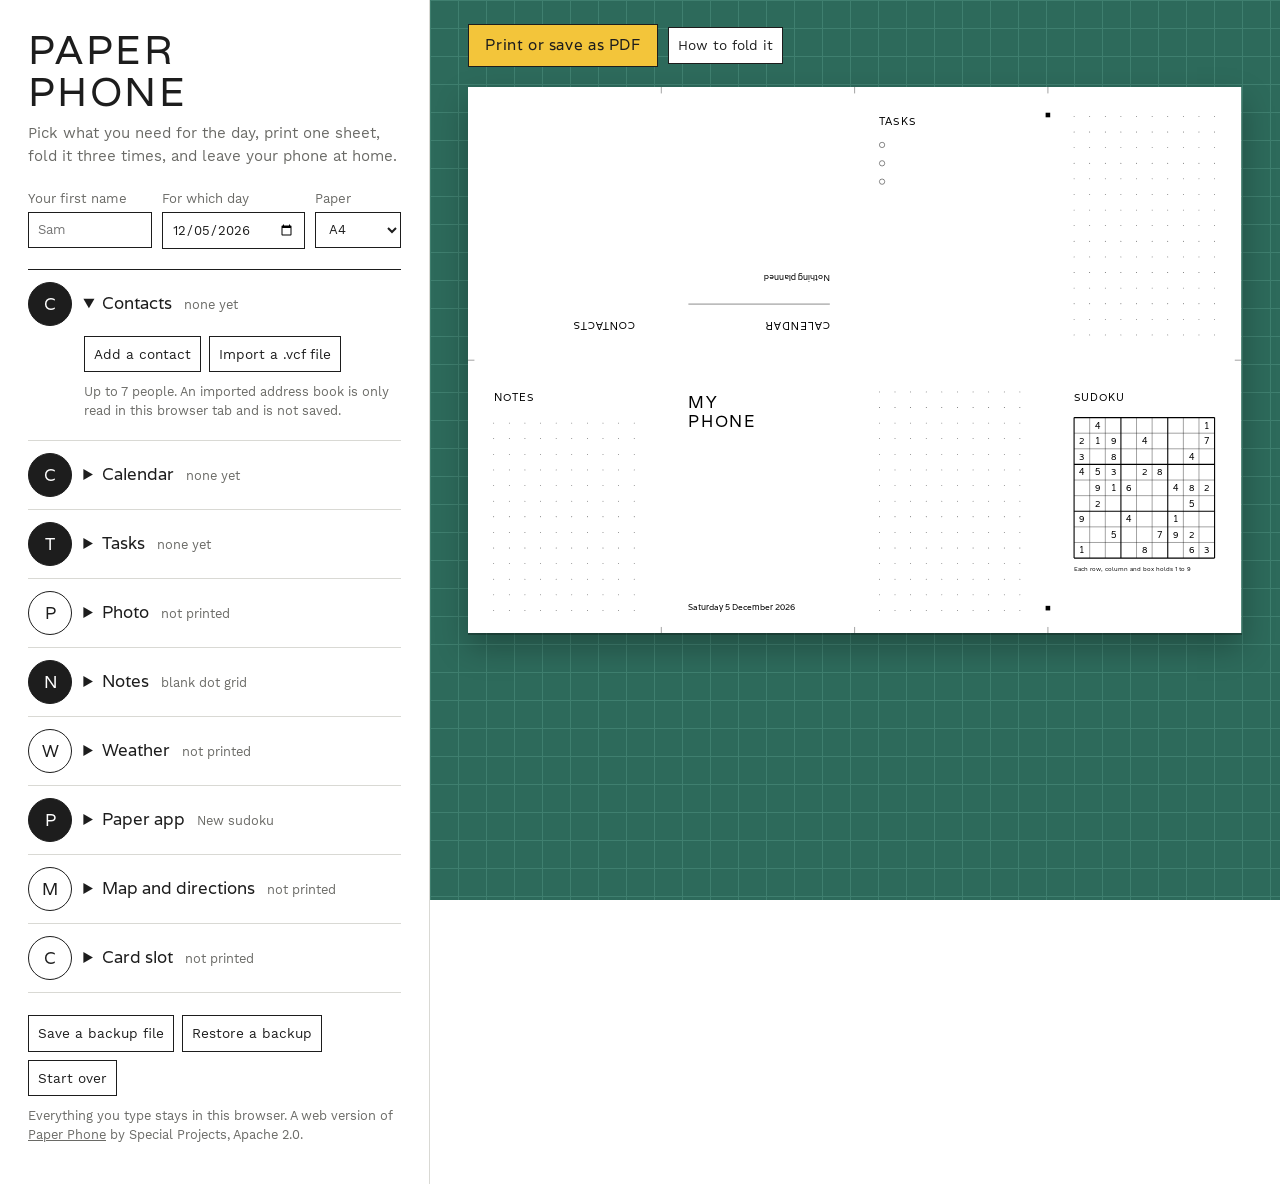
==== index.html @ b5a2b26b "Turn Paper Phone into an HTML web app Add a browser version that draws the printable sheet as SVG wi" ====
<!doctype html>
<html lang="en">
<head>
<meta charset="utf-8">
<meta name="viewport" content="width=device-width, initial-scale=1">
<title>Paper Phone</title>
<meta name="description" content="Print a one-page paper booklet with the contacts, plans and notes you need today, then leave your phone behind.">
<link rel="icon" href="data:image/svg+xml,%3Csvg xmlns=%27http://www.w3.org/2000/svg%27 viewBox=%270 0 32 32%27%3E%3Crect x=%277%27 y=%272%27 width=%2718%27 height=%2728%27 fill=%27%23fff%27 stroke=%27%231d1d1d%27 stroke-width=%272%27/%3E%3Cpath d=%27M11 9h10M11 14h10M11 19h6%27 stroke=%27%231d1d1d%27 stroke-width=%272%27/%3E%3C/svg%3E">
<link rel="stylesheet" href="css/app.css">
</head>
<body>
<main class="app">
  <div class="controls">
    <header class="intro">
      <h1>Paper Phone</h1>
      <p>Pick what you need for the day, print one sheet, fold it three times, and leave your phone at home.</p>
    </header>

    <div class="basics">
      <label>Your first name <input data-bind="name" autocomplete="given-name" maxlength="24" placeholder="Sam"></label>
      <label>For which day <input type="date" data-bind="date"></label>
      <label>Paper <select data-bind="paper"><option value="A4">A4</option><option value="Letter">US Letter</option></select></label>
    </div>

    <div class="mods">
      <section class="mod" data-mod="contacts">
        <button class="dot" type="button" aria-pressed="false" aria-label="Include contacts">C</button>
        <details open><summary>Contacts <span class="hint"></span></summary>
          <div class="list" data-list="contacts"></div>
          <div class="row">
            <button type="button" data-act="add-contact">Add a contact</button>
            <button type="button" data-act="pick-contact" hidden>Choose from this phone</button>
            <label class="filebtn">Import a .vcf file <input type="file" accept=".vcf,text/vcard,text/x-vcard" data-file="vcf"></label>
          </div>
          <div class="imported" hidden>
            <input type="search" placeholder="Search imported contacts" aria-label="Search imported contacts">
            <ul></ul>
          </div>
          <p class="note">Up to 7 people. An imported address book is only read in this browser tab and is not saved.</p>
        </details>
      </section>

      <section class="mod" data-mod="calendar">
        <button class="dot" type="button" aria-pressed="false" aria-label="Include calendar">C</button>
        <details><summary>Calendar <span class="hint"></span></summary>
          <div class="list" data-list="events"></div>
          <div class="row">
            <button type="button" data-act="add-event">Add an event</button>
            <label class="filebtn">Import an .ics file <input type="file" accept=".ics,text/calendar" data-file="ics"></label>
          </div>
          <p class="note">The first 6 events are printed. Importing adds the events that fall on the day chosen above; export an .ics file from Google Calendar, Outlook or Apple Calendar.</p>
        </details>
      </section>

      <section class="mod" data-mod="tasks">
        <button class="dot" type="button" aria-pressed="false" aria-label="Include tasks">T</button>
        <details><summary>Tasks <span class="hint"></span></summary>
          <div class="list" data-list="tasks"></div>
          <div class="row"><button type="button" data-act="add-task">Add a task</button></div>
          <p class="note">Up to 9 tasks. Empty circles are added so you can write more by hand.</p>
        </details>
      </section>

      <section class="mod" data-mod="photo">
        <button class="dot" type="button" aria-pressed="false" aria-label="Include a photo">P</button>
        <details><summary>Photo <span class="hint"></span></summary>
          <div class="row">
            <label class="filebtn">Choose a picture <input type="file" accept="image/*" data-file="photo"></label>
            <button type="button" data-act="clear-photo">Remove picture</button>
          </div>
          <p class="note">A ticket, a screenshot, a face you like. It is printed in black and white; wide pictures are turned sideways to fill the panel.</p>
        </details>
      </section>

      <section class="mod" data-mod="notes">
        <button class="dot" type="button" aria-pressed="false" aria-label="Include notes">N</button>
        <details><summary>Notes <span class="hint"></span></summary>
          <label>Printed at the top of the notes panel (optional)
            <textarea data-bind="notesText" rows="3" placeholder="Leave empty for a blank dot grid"></textarea></label>
        </details>
      </section>

      <section class="mod" data-mod="weather">
        <button class="dot" type="button" aria-pressed="false" aria-label="Include weather">W</button>
        <details><summary>Weather <span class="hint"></span></summary>
          <label>Town or city <input data-bind="weather.query" placeholder="Lisbon" enterkeyhint="search"></label>
          <div class="row">
            <button type="button" data-act="weather-find">Get forecast</button>
            <button type="button" data-act="weather-here">Use my location</button>
            <label class="inline">Units <select data-bind="weather.unit"><option value="C">°C</option><option value="F">°F</option></select></label>
          </div>
          <p class="status" data-status="weather" role="status"></p>
          <p class="note">Forecast by Open-Meteo. No account or key needed.</p>
        </details>
      </section>

      <section class="mod" data-mod="paperapp">
        <button class="dot" type="button" aria-pressed="false" aria-label="Include a paper app">P</button>
        <details><summary>Paper app <span class="hint"></span></summary>
          <div class="apps" role="radiogroup" aria-label="Paper app"></div>
          <div class="row" data-show="puzzle"><button type="button" data-act="new-puzzle">Make a new puzzle</button></div>
          <div data-show="text">
            <label>Page title <input data-bind="paperapp.title" maxlength="20" placeholder="Shopping"></label>
            <label>Text <textarea data-bind="paperapp.text" rows="6" placeholder="Anything you want on paper: a list, a phrasebook, a poem"></textarea></label>
          </div>
        </details>
      </section>

      <section class="mod" data-mod="maps">
        <button class="dot" type="button" aria-pressed="false" aria-label="Include a map">M</button>
        <details><summary>Map and directions <span class="hint"></span></summary>
          <label>From <input data-bind="maps.from" placeholder="Rossio station, Lisbon"></label>
          <label>To <input data-bind="maps.to" placeholder="Castelo de São Jorge, Lisbon"></label>
          <div class="row">
            <label class="inline">Travel <select data-bind="maps.mode"><option value="foot">On foot</option><option value="bike">By bike</option><option value="car">By car</option></select></label>
            <button type="button" data-act="route">Get directions</button>
          </div>
          <p class="status" data-status="maps" role="status"></p>
          <p class="note">Printed on the back of the sheet, so print double sided (flip on the long edge). Map data from OpenStreetMap.</p>
        </details>
      </section>

      <section class="mod" data-mod="contactless">
        <button class="dot" type="button" aria-pressed="false" aria-label="Include card slot cut marks">C</button>
        <details><summary>Card slot <span class="hint"></span></summary>
          <p class="note">Adds four dotted cut lines around the paper app panel. Cut along them and the folded phone holds a bank or transit card.</p>
        </details>
      </section>
    </div>

    <footer class="foot">
      <div class="row">
        <button type="button" data-act="backup">Save a backup file</button>
        <label class="filebtn">Restore a backup <input type="file" accept=".json,application/json" data-file="backup"></label>
        <button type="button" data-act="reset">Start over</button>
      </div>
      <p class="note">Everything you type stays in this browser. A web version of <a href="https://experiments.withgoogle.com/paper-phone">Paper Phone</a> by Special Projects, Apache 2.0.</p>
    </footer>
  </div>

  <div class="mat">
    <div class="bar">
      <button type="button" class="primary" data-act="print">Print or save as PDF</button>
      <button type="button" data-act="fold">How to fold it</button>
      <span class="status" data-status="main" role="status"></span>
    </div>
    <div class="pages" id="pages"></div>
  </div>
</main>

<dialog id="fold">
  <h2>Folding your Paper Phone</h2>
  <ol>
    <li>Lay the sheet printed side down (map side up, if you printed one). Fold it in half like closing a book, so the print is on the outside.</li>
    <li>Fold the top edge down to the bottom edge, so the two small black squares meet on the inside.</li>
    <li>Fold in half once more, with your name on the front cover.</li>
  </ol>
  <p>If you added the card slot, cut along the four dotted lines before folding and tuck your card into the corners.</p>
  <p>When printing, choose landscape, 100% scale (not “fit to page”), and no headers or footers.</p>
  <form method="dialog"><button class="primary">Close</button></form>
</dialog>

<dialog id="reset">
  <h2>Start over?</h2>
  <p>This clears your name, contacts, events, tasks, picture and route from this browser. It cannot be undone.</p>
  <form method="dialog" class="row"><button class="primary" data-act="reset-yes">Clear everything</button><button>Keep my sheet</button></form>
</dialog>

<script src="js/tools.js"></script>
<script src="js/sheet.js"></script>
<script src="js/app.js"></script>
</body>
</html>
---- css/app.css ----
/* Paper Phone – a white sheet on a cutting mat. */
@font-face { font-family: Varela; src: url(../fonts/varela_regular.otf) format("opentype"); font-display: swap; }
@font-face { font-family: "Work Sans"; src: url(../fonts/worksans_regular.ttf) format("truetype"); font-display: swap; }

:root {
  --mat: #2d6a5b;
  --mat-line: #3f7f6f;
  --paper: #ffffff;
  --ink: #1d1d1d;
  --soft: #6a6a66;
  --line: #d9d9d4;
  --pencil: #f3c53a;
  --display: Varela, "Noto Sans Thai", "Leelawadee UI", sans-serif;
  --body: "Work Sans", "Noto Sans Thai", "Leelawadee UI", sans-serif;
}
* { box-sizing: border-box; }
html { -webkit-text-size-adjust: 100%; }
body { margin: 0; font: 15px/1.5 var(--body); color: var(--ink); background: var(--paper); }
h1, h2, summary, .primary, figcaption { font-family: var(--display); font-weight: 400; }
[hidden] { display: none !important; }

.app { display: grid; grid-template-columns: minmax(340px, 430px) 1fr; min-height: 100vh; }
.controls { padding: 28px 28px 40px; border-right: 1px solid var(--line); }
.intro h1 { font-size: 2.5rem; line-height: 1.05; letter-spacing: .06em; margin: 0 0 10px; text-transform: uppercase; max-width: 5em; }
.intro p { margin: 0 0 22px; color: var(--soft); max-width: 34em; }

label { display: block; font-size: .82rem; color: var(--soft); margin: 10px 0 0; }
input, select, textarea, button, .filebtn {
  font: inherit; color: var(--ink); background: var(--paper); border: 1px solid var(--ink); border-radius: 0;
  padding: 7px 9px; min-height: 36px;
}
label > input, label > textarea, label > select { display: block; width: 100%; margin-top: 3px; }
textarea { resize: vertical; }
button, .filebtn { cursor: pointer; font-size: .85rem; color: var(--ink); display: inline-flex; align-items: center; }
button:hover, .filebtn:hover { background: #f1f1ee; }
button:disabled { opacity: .4; cursor: default; }
.filebtn { margin: 0; position: relative; }
.filebtn input { position: absolute; inset: 0; opacity: 0; width: 100%; cursor: pointer; }
.primary { background: var(--pencil); border-color: var(--ink); font-size: .95rem; letter-spacing: .04em; padding: 9px 16px; }
.primary:hover { background: #ffd95a; }
:focus-visible, .filebtn:focus-within { outline: 3px solid #1f6fd6; outline-offset: 2px; }

.basics { display: grid; grid-template-columns: 1.3fr 1.2fr .9fr; gap: 10px; padding-bottom: 20px; border-bottom: 1px solid var(--ink); }
.basics label { margin: 0; }
.row { display: flex; flex-wrap: wrap; gap: 8px; align-items: center; margin-top: 10px; }
.inline { display: inline-flex; align-items: center; gap: 6px; margin: 0; }
.note { font-size: .8rem; color: var(--soft); margin: 10px 0 0; }
.status { font-size: .85rem; margin: 8px 0 0; min-height: 1.3em; }
.status.error { color: #a3261a; }

/* module rows: the circle is the on/off switch, as in the original app */
.mod { display: grid; grid-template-columns: 44px 1fr; gap: 0 12px; padding: 12px 0; border-bottom: 1px solid var(--line); }
.dot {
  width: 44px; height: 44px; border-radius: 50%; padding: 0; justify-content: center;
  font: 1.05rem var(--display); border: 1.5px solid var(--ink); background: var(--paper);
}
.dot[aria-pressed="true"] { background: var(--ink); color: var(--paper); }
.dot[aria-pressed="true"]:hover { background: #000; }
summary { cursor: pointer; font-size: 1.05rem; padding: 9px 0; list-style-position: outside; margin-left: 1.1em; }
summary .hint { font: .8rem var(--body); color: var(--soft); margin-left: 8px; }
details[open] { padding-bottom: 8px; }

.item { display: grid; gap: 6px; margin-top: 6px; }
.item-contacts { grid-template-columns: 1fr 1fr 36px; }
.item-events { grid-template-columns: 1fr 94px 94px 36px; }
.item-tasks { grid-template-columns: 1fr 112px 36px; }
.item input, .item select { min-width: 0; width: 100%; }
.del { justify-content: center; padding: 0; font-size: 1.2rem; border-color: var(--line); }

.imported { margin-top: 10px; }
.imported input { width: 100%; }
.imported ul { list-style: none; margin: 6px 0 0; padding: 0; max-height: 220px; overflow: auto; border: 1px solid var(--line); }
.imported li { display: flex; gap: 8px; align-items: center; padding: 4px 6px; border-bottom: 1px solid var(--line); font-size: .88rem; }
.imported li button { min-height: 28px; padding: 2px 8px; }
.imported small { color: var(--soft); margin-left: auto; }

.apps { display: grid; grid-template-columns: repeat(auto-fill, minmax(84px, 1fr)); gap: 8px; }
.app-tile { margin: 0; text-align: center; font-size: .72rem; color: var(--ink); cursor: pointer; padding: 6px 4px; border: 1px solid var(--line); position: relative; }
.app-tile input { position: absolute; opacity: 0; inset: 0; width: 100%; height: 100%; min-height: 0; cursor: pointer; }
.app-tile img, .app-tile .glyph { display: block; width: 64px; height: 100px; margin: 0 auto 4px; }
.app-tile .glyph { font: 2rem/100px var(--display); border: 1px dashed var(--soft); }
.app-tile:has(input:checked) { border: 2px solid var(--ink); padding: 5px 3px; background: #fbf3d3; }
.app-tile:has(input:focus-visible) { outline: 3px solid #1f6fd6; outline-offset: 2px; }

.foot { margin-top: 22px; }
.foot a { color: inherit; }

/* the cutting mat */
.mat {
  background-color: var(--mat);
  background-image: linear-gradient(var(--mat-line) 1px, transparent 1px), linear-gradient(90deg, var(--mat-line) 1px, transparent 1px);
  background-size: 28px 28px;
  padding: 24px clamp(14px, 3vw, 40px) 48px;
  position: sticky; top: 0; align-self: start; height: 100vh; overflow: auto;
}
.bar { display: flex; flex-wrap: wrap; gap: 10px; align-items: center; margin-bottom: 20px; }
.bar .status { color: #fff; margin: 0; }
.bar .status.error { color: #ffd9d2; }
.pages { display: grid; gap: 26px; max-width: 1100px; }
.page { margin: 0; }
.page figcaption { color: #dcebe6; font-size: .8rem; letter-spacing: .1em; margin-bottom: 6px; display: none; }
.pages.two figcaption { display: block; }
.page svg { display: block; width: 100%; height: auto; box-shadow: 0 2px 0 rgba(0, 0, 0, .25), 0 14px 30px rgba(0, 0, 0, .28); }

dialog { border: 1.5px solid var(--ink); padding: 26px 28px; max-width: 34rem; font: inherit; color: var(--ink); }
dialog::backdrop { background: rgba(20, 50, 42, .6); }
dialog h2 { margin: 0 0 12px; font-size: 1.3rem; letter-spacing: .04em; }
dialog li { margin-bottom: 8px; }

@media (max-width: 900px) {
  .app { grid-template-columns: 1fr; }
  .mat { position: static; height: auto; order: -1; padding-bottom: 28px; }
  .controls { border-right: 0; padding: 22px 16px 36px; }
  .basics { grid-template-columns: 1fr 1fr; }
  .basics label:first-child { grid-column: 1 / -1; }
  .item-events { grid-template-columns: 1fr 1fr 36px; }
  .item-events input:first-child { grid-column: 1 / -1; }
}

@media print {
  html, body { background: #fff; }
  .controls, .bar, dialog, .page figcaption { display: none !important; }
  .app, .pages { display: block; max-width: none; }
  .mat { background: none; padding: 0; position: static; height: auto; overflow: visible; }
  .page { break-after: page; page-break-after: always; break-inside: avoid; width: 100vw; height: 100vh; overflow: hidden; }
  .page:last-child { break-after: auto; page-break-after: auto; }
  .page svg { width: 100%; height: 100%; box-shadow: none; }
}
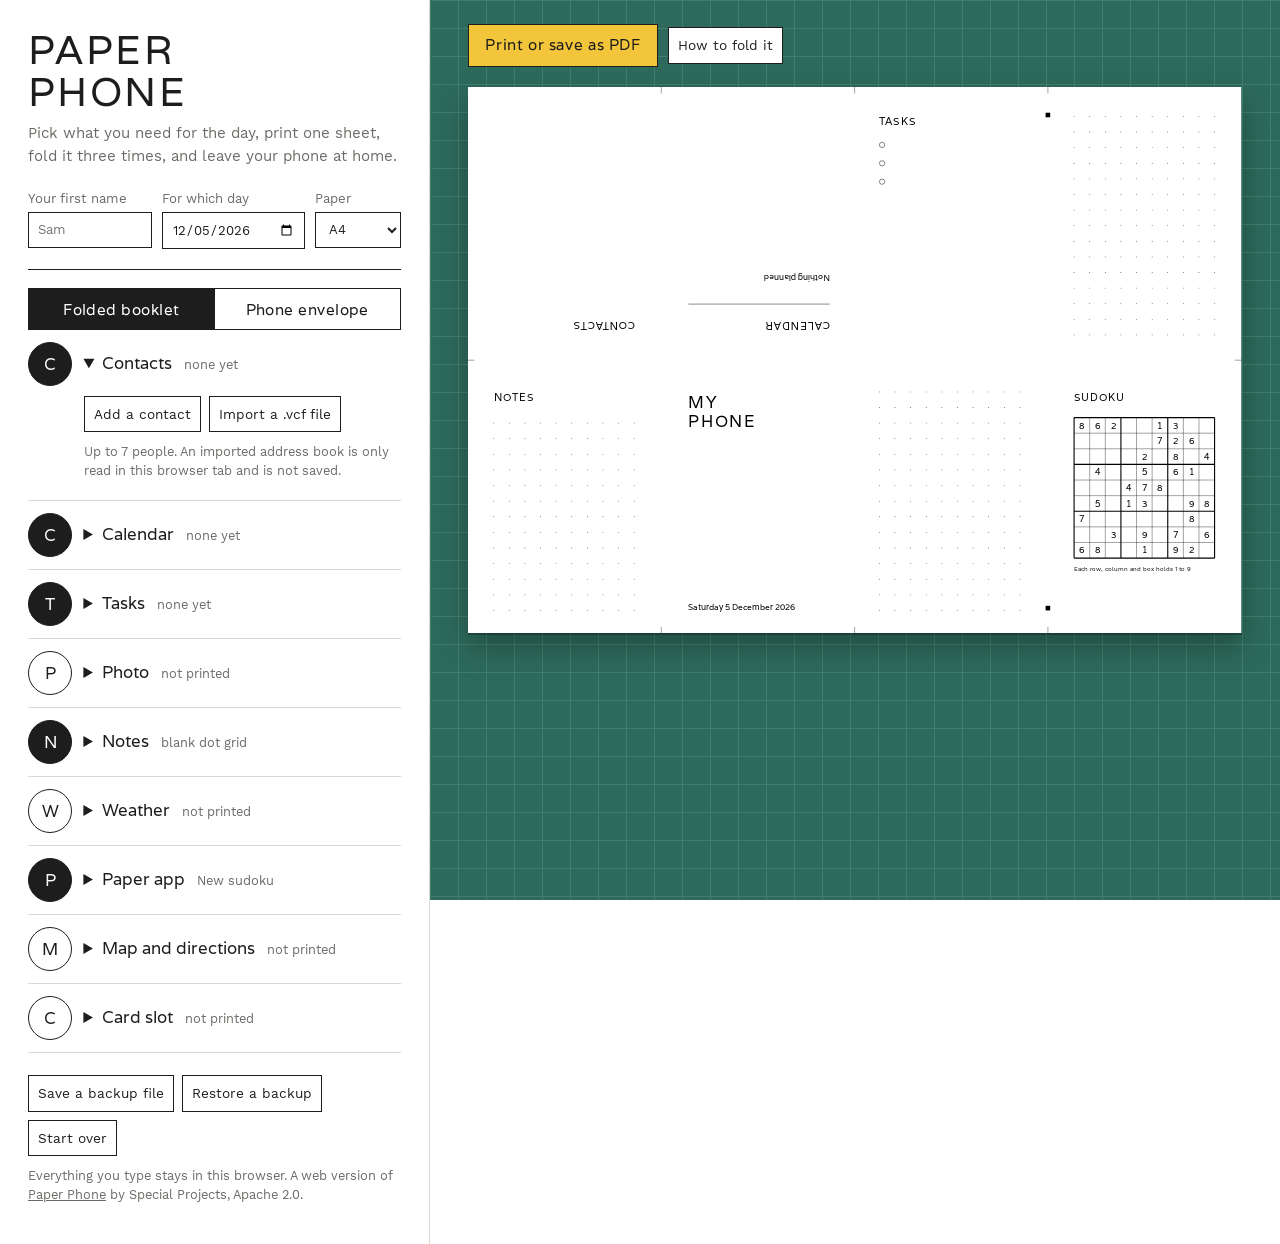
==== commit b5407ac4: "Add a phone envelope mode, sized for the Galaxy A08 Merge the Envelope experiment into the web app: " ====
--- a/index.html
+++ b/index.html
@@ -22,6 +22,30 @@
       <label>Paper <select data-bind="paper"><option value="A4">A4</option><option value="Letter">US Letter</option></select></label>
     </div>
 
+    <div class="sheetpick" role="group" aria-label="What to print">
+      <button type="button" data-sheet="booklet" aria-pressed="true">Folded booklet</button>
+      <button type="button" data-sheet="envelope" aria-pressed="false">Phone envelope</button>
+    </div>
+
+    <section class="envbox" data-when="envelope">
+      <p class="note lead">A paper sleeve for your phone. A keypad is printed over the screen and glows through the paper, so the phone only makes calls. The back carries your contacts or plans.</p>
+      <label>Phone <select data-bind="env.model"><option value="a08">Samsung Galaxy A08</option><option value="pixel3a">Google Pixel 3a</option><option value="custom">Another phone (enter sizes)</option></select></label>
+      <div class="sizes">
+        <label>Height, mm <input type="number" step="0.1" min="100" max="200" data-bind="env.h"></label>
+        <label>Width, mm <input type="number" step="0.1" min="50" max="100" data-bind="env.w"></label>
+        <label>Thickness, mm <input type="number" step="0.1" min="5" max="15" data-bind="env.t"></label>
+        <label>Screen, inches <input type="number" step="0.01" min="4" max="8" data-bind="env.diag"></label>
+        <label>Screen ratio <input data-bind="env.ratio" placeholder="20:9"></label>
+        <label>Screen starts, mm from top <input type="number" step="0.5" min="0" max="30" data-bind="env.bezel"></label>
+      </div>
+      <div class="sizes two">
+        <label>Back of envelope, upper <select data-bind="env.backTop" data-panels></select></label>
+        <label>Back of envelope, lower <select data-bind="env.backBottom" data-panels></select></label>
+      </div>
+      <p class="status" data-status="env" role="status"></p>
+      <p class="note">On the phone, open <a id="calllink" href="call.html">the keypad page</a> and press Start before sliding it into the envelope. If the printed circles sit above or below the glowing ones, change “Screen starts” by that many millimetres and print again.</p>
+    </section>
+
     <div class="mods">
       <section class="mod" data-mod="contacts">
         <button class="dot" type="button" aria-pressed="false" aria-label="Include contacts">C</button>
@@ -156,7 +180,8 @@
     <li>Fold in half once more, with your name on the front cover.</li>
   </ol>
   <p>If you added the card slot, cut along the four dotted lines before folding and tuck your card into the corners.</p>
-  <p>When printing, choose landscape, 100% scale (not “fit to page”), and no headers or footers.</p>
+  <p>For the phone envelope, the steps are printed on the sheet itself.</p>
+  <p>When printing, choose 100% scale (not “fit to page”) and no headers or footers. The booklet prints landscape, the envelope portrait.</p>
   <form method="dialog"><button class="primary">Close</button></form>
 </dialog>
 
@@ -167,7 +192,9 @@
 </dialog>
 
 <script src="js/tools.js"></script>
+<script src="js/keypad.js"></script>
 <script src="js/sheet.js"></script>
+<script src="js/envelope.js"></script>
 <script src="js/app.js"></script>
 </body>
 </html>
--- a/css/app.css
+++ b/css/app.css
@@ -126,3 +126,18 @@
   .page:last-child { break-after: auto; page-break-after: auto; }
   .page svg { width: 100%; height: 100%; box-shadow: none; }
 }
+
+/* booklet / envelope switch and envelope settings */
+.sheetpick { display: grid; grid-template-columns: 1fr 1fr; margin: 18px 0 0; }
+.sheetpick button { justify-content: center; font: .95rem var(--display); letter-spacing: .03em; min-height: 42px; }
+.sheetpick button + button { border-left: 0; }
+.sheetpick button[aria-pressed="true"] { background: var(--ink); color: var(--paper); }
+.envbox { padding: 6px 0 16px; border-bottom: 1px solid var(--ink); }
+.envbox .lead { color: var(--ink); font-size: .88rem; }
+.sizes { display: grid; grid-template-columns: repeat(3, 1fr); gap: 0 10px; }
+.sizes.two { grid-template-columns: 1fr 1fr; }
+.envbox a { color: inherit; }
+.is-envelope .dot { visibility: hidden; }
+.is-envelope [data-mod="maps"], .is-envelope [data-mod="contactless"] { display: none; }
+.pages.portrait { max-width: 620px; }
+@media (max-width: 900px) { .sizes { grid-template-columns: 1fr 1fr; } }
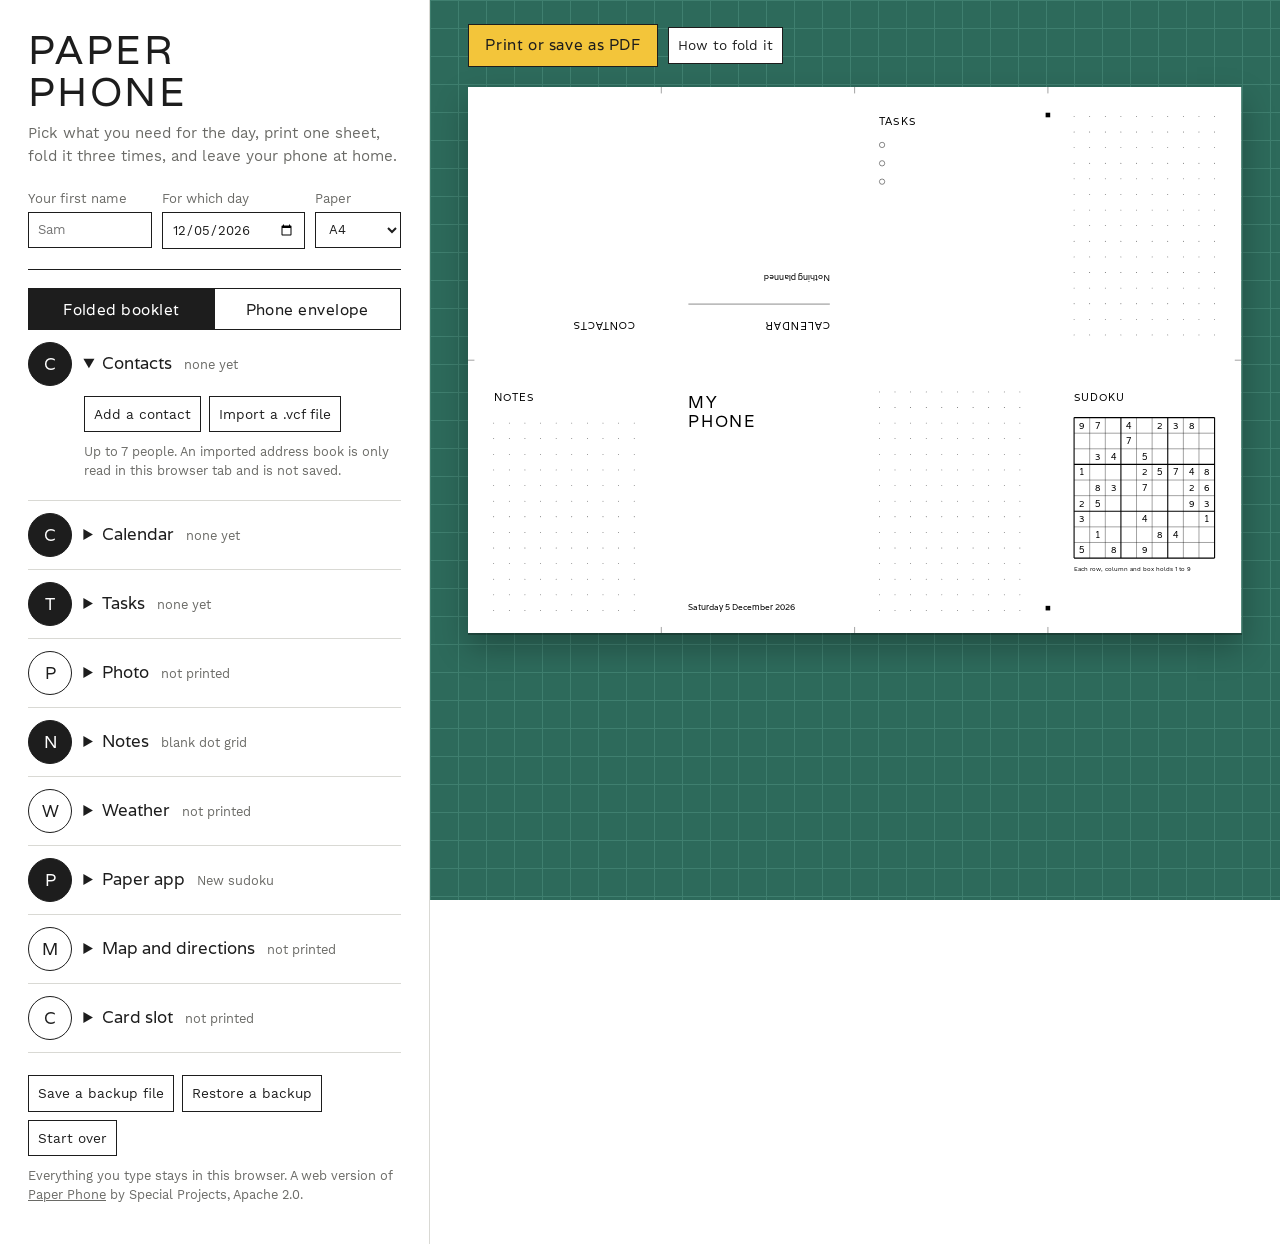
==== commit 7babf606: "Add a computer demo of the envelope demo.html draws a Galaxy A08 to scale inside its paper envelope " ====
--- a/index.html
+++ b/index.html
@@ -43,6 +43,7 @@
         <label>Back of envelope, lower <select data-bind="env.backBottom" data-panels></select></label>
       </div>
       <p class="status" data-status="env" role="status"></p>
+      <p class="row"><a class="filebtn" href="demo.html">Try the envelope on this computer</a></p>
       <p class="note">On the phone, open <a id="calllink" href="call.html">the keypad page</a> and press Start before sliding it into the envelope. If the printed circles sit above or below the glowing ones, change “Screen starts” by that many millimetres and print again.</p>
     </section>
 
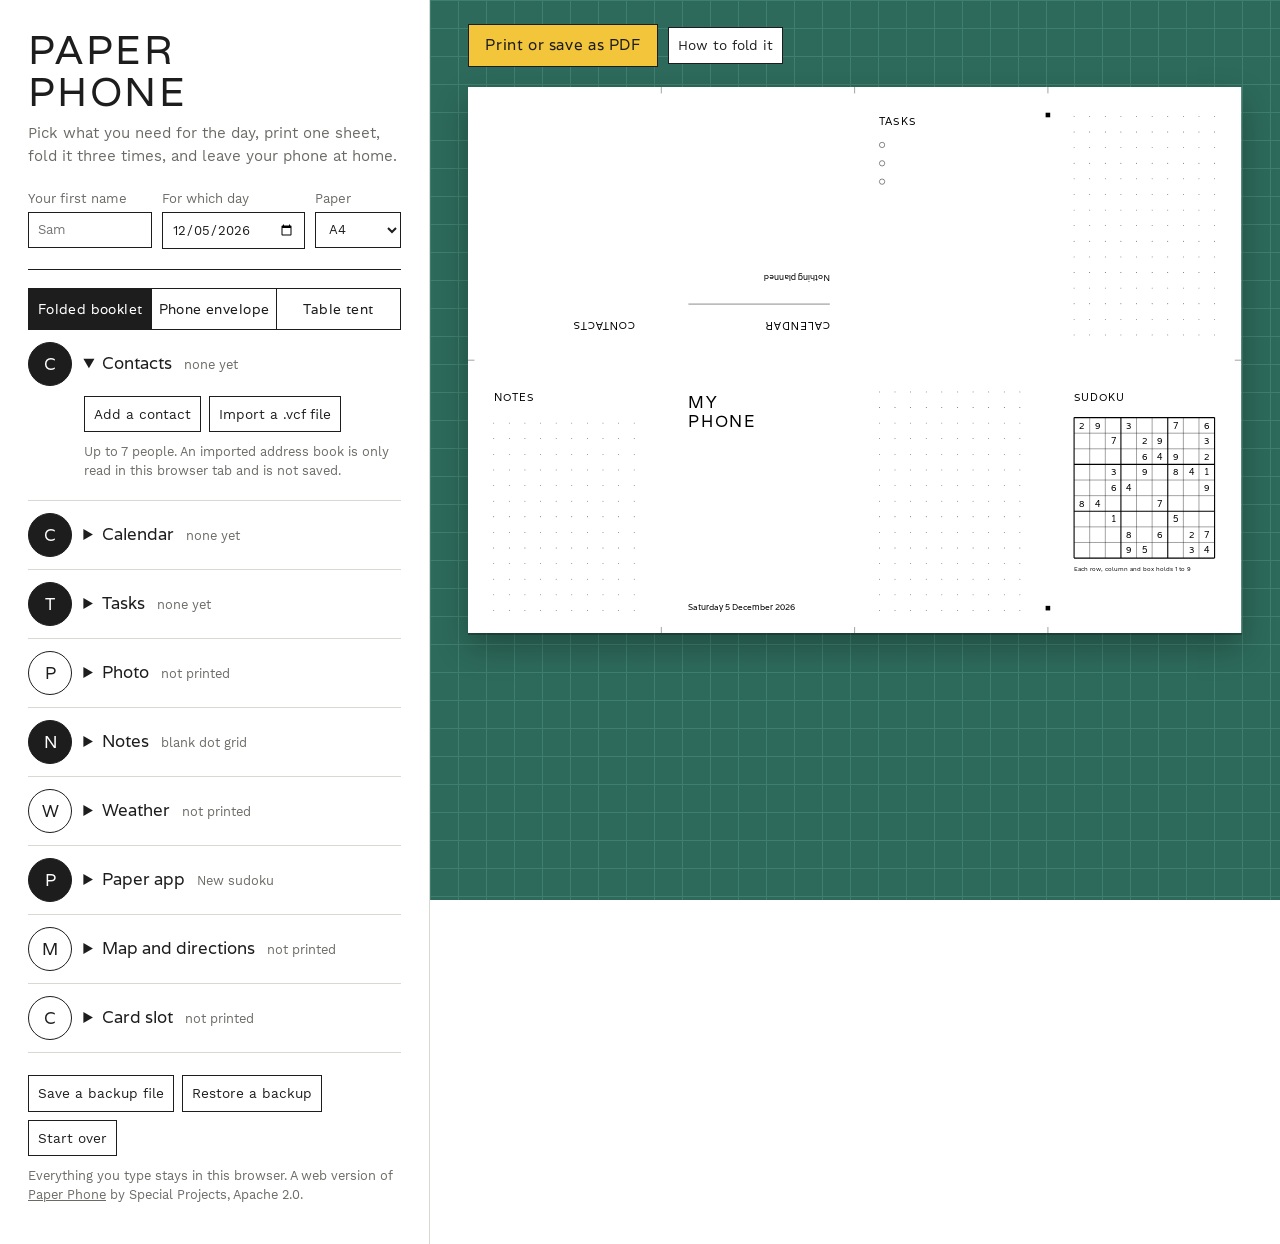
==== commit 9a2be5de: "Add the table tent A third sheet: a folded paper cover for everyone's phones at a meal, printed with" ====
--- a/index.html
+++ b/index.html
@@ -25,7 +25,22 @@
     <div class="sheetpick" role="group" aria-label="What to print">
       <button type="button" data-sheet="booklet" aria-pressed="true">Folded booklet</button>
       <button type="button" data-sheet="envelope" aria-pressed="false">Phone envelope</button>
-    </div>
+      <button type="button" data-sheet="tent" aria-pressed="false">Table tent</button>
+    </div>
+
+    <section class="envbox" data-when="tent">
+      <p class="note lead">A paper tent that covers everyone's phones for one meal. The last phone lies on top of the pile and lights the printed circles through the paper: it picks who answers, shows how long you have been at the table, and notices when a phone is picked up.</p>
+      <label>Meal <input data-bind="tent.meal" maxlength="24" placeholder="Dinner"></label>
+      <label>Who is at the table (2 to 8 names, one per line)
+        <textarea data-bind="tent.names" rows="4" placeholder="Ann&#10;Ben&#10;Cleo&#10;Dan"></textarea></label>
+      <label class="check"><input type="checkbox" data-check="tent.kids"> Children at the table</label>
+      <label>Question for the table <textarea data-bind="tent.question" rows="2"></textarea></label>
+      <div class="row"><button type="button" data-act="tent-question">Another question</button></div>
+      <label>Game <select data-bind="tent.game" data-games></select></label>
+      <label>Phone on top <select data-bind="env.model"><option value="a08">Samsung Galaxy A08</option><option value="pixel3a">Google Pixel 3a</option><option value="custom">Another phone (sizes under Phone envelope)</option></select></label>
+      <p class="status" data-status="tent" role="status"></p>
+      <p class="note">The code printed on the tent opens <a href="tent.html">the tent page</a> on the phone. So that important calls still get through, that page asks everyone to switch on Do Not Disturb with starred contacts allowed before the phones go under.</p>
+    </section>
 
     <section class="envbox" data-when="envelope">
       <p class="note lead">A paper sleeve for your phone. A keypad is printed over the screen and glows through the paper, so the phone only makes calls. The back carries your contacts or plans.</p>
@@ -181,8 +196,8 @@
     <li>Fold in half once more, with your name on the front cover.</li>
   </ol>
   <p>If you added the card slot, cut along the four dotted lines before folding and tuck your card into the corners.</p>
-  <p>For the phone envelope, the steps are printed on the sheet itself.</p>
-  <p>When printing, choose 100% scale (not “fit to page”) and no headers or footers. The booklet prints landscape, the envelope portrait.</p>
+  <p>For the phone envelope and the table tent, the steps are printed on the sheet itself.</p>
+  <p>When printing, choose 100% scale (not “fit to page”) and no headers or footers. The booklet and the tent print landscape, the envelope portrait.</p>
   <form method="dialog"><button class="primary">Close</button></form>
 </dialog>
 
@@ -196,6 +211,8 @@
 <script src="js/keypad.js"></script>
 <script src="js/sheet.js"></script>
 <script src="js/envelope.js"></script>
+<script src="js/vendor/qrcode.js"></script>
+<script src="js/tent.js"></script>
 <script src="js/app.js"></script>
 </body>
 </html>
--- a/css/app.css
+++ b/css/app.css
@@ -141,3 +141,10 @@
 .is-envelope [data-mod="maps"], .is-envelope [data-mod="contactless"] { display: none; }
 .pages.portrait { max-width: 620px; }
 @media (max-width: 900px) { .sizes { grid-template-columns: 1fr 1fr; } }
+
+/* table tent */
+.sheetpick { grid-template-columns: 1fr 1fr 1fr; }
+.sheetpick button { font-size: .85rem; padding: 7px 4px; }
+.is-tent .mods { display: none; }
+label.check { display: flex; align-items: center; gap: 8px; color: var(--ink); font-size: .9rem; }
+label.check input { min-height: 0; width: 18px; height: 18px; margin: 0; accent-color: var(--ink); }
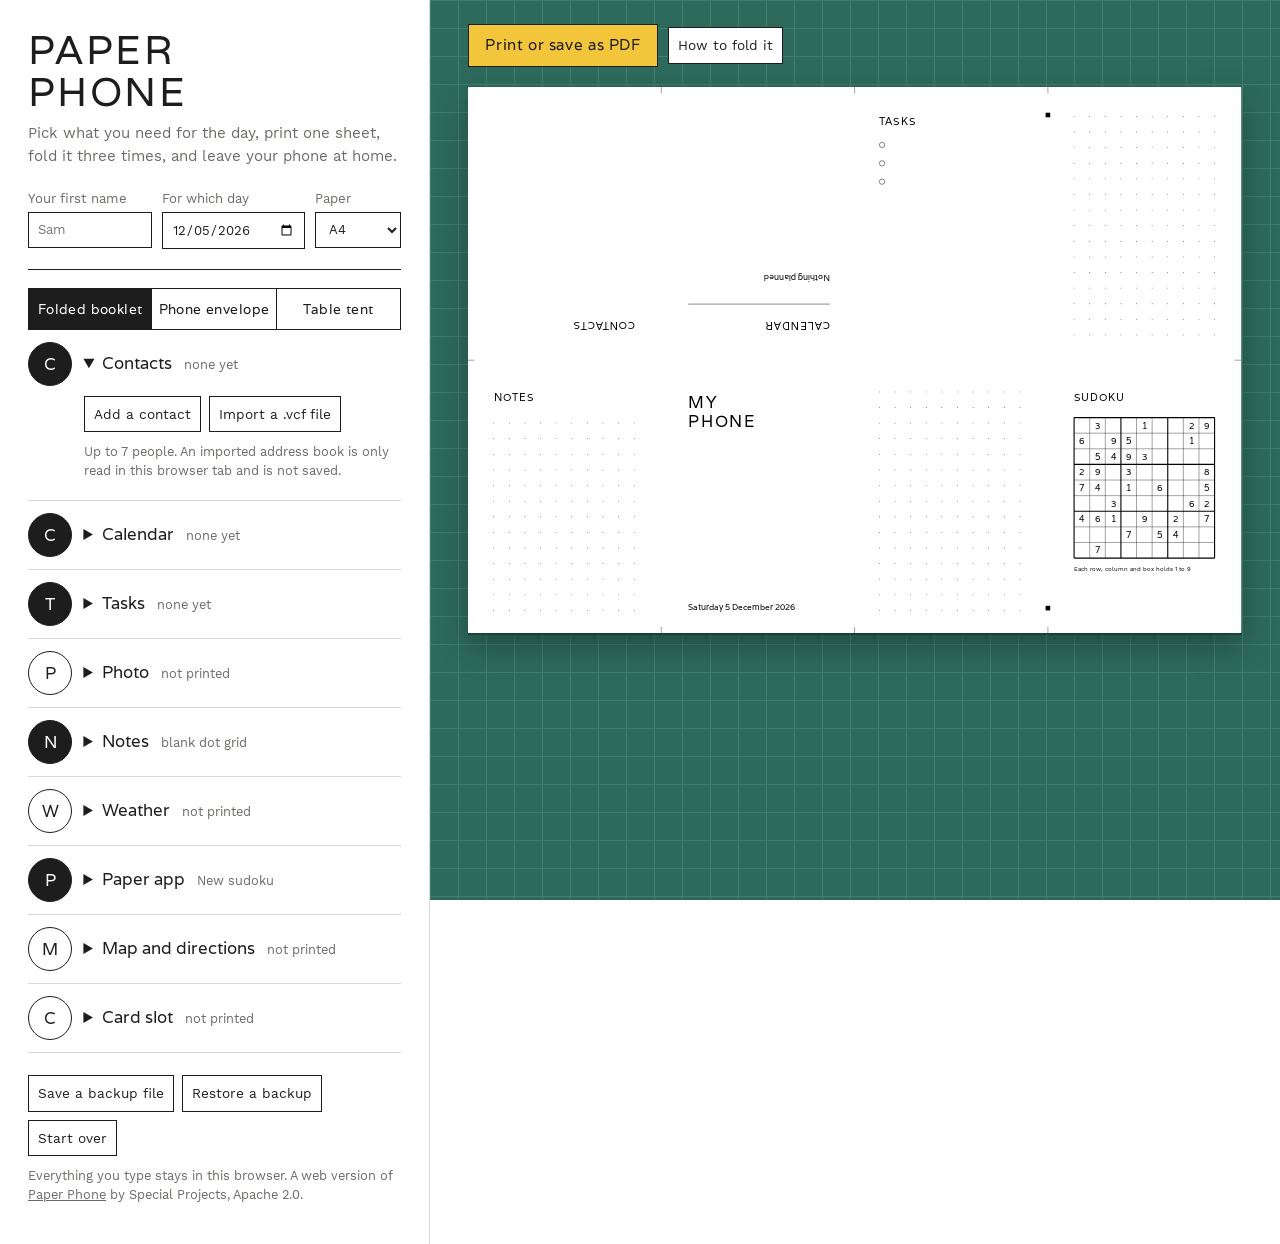
==== commit c963ce09: "Add a computer demo of the table tent tent-demo.html shows the tent from above with the real tent pa" ====
--- a/index.html
+++ b/index.html
@@ -39,6 +39,7 @@
       <label>Game <select data-bind="tent.game" data-games></select></label>
       <label>Phone on top <select data-bind="env.model"><option value="a08">Samsung Galaxy A08</option><option value="pixel3a">Google Pixel 3a</option><option value="custom">Another phone (sizes under Phone envelope)</option></select></label>
       <p class="status" data-status="tent" role="status"></p>
+      <p class="row"><a class="filebtn" href="tent-demo.html">Try the tent on this computer</a></p>
       <p class="note">The code printed on the tent opens <a href="tent.html">the tent page</a> on the phone. So that important calls still get through, that page asks everyone to switch on Do Not Disturb with starred contacts allowed before the phones go under.</p>
     </section>
 
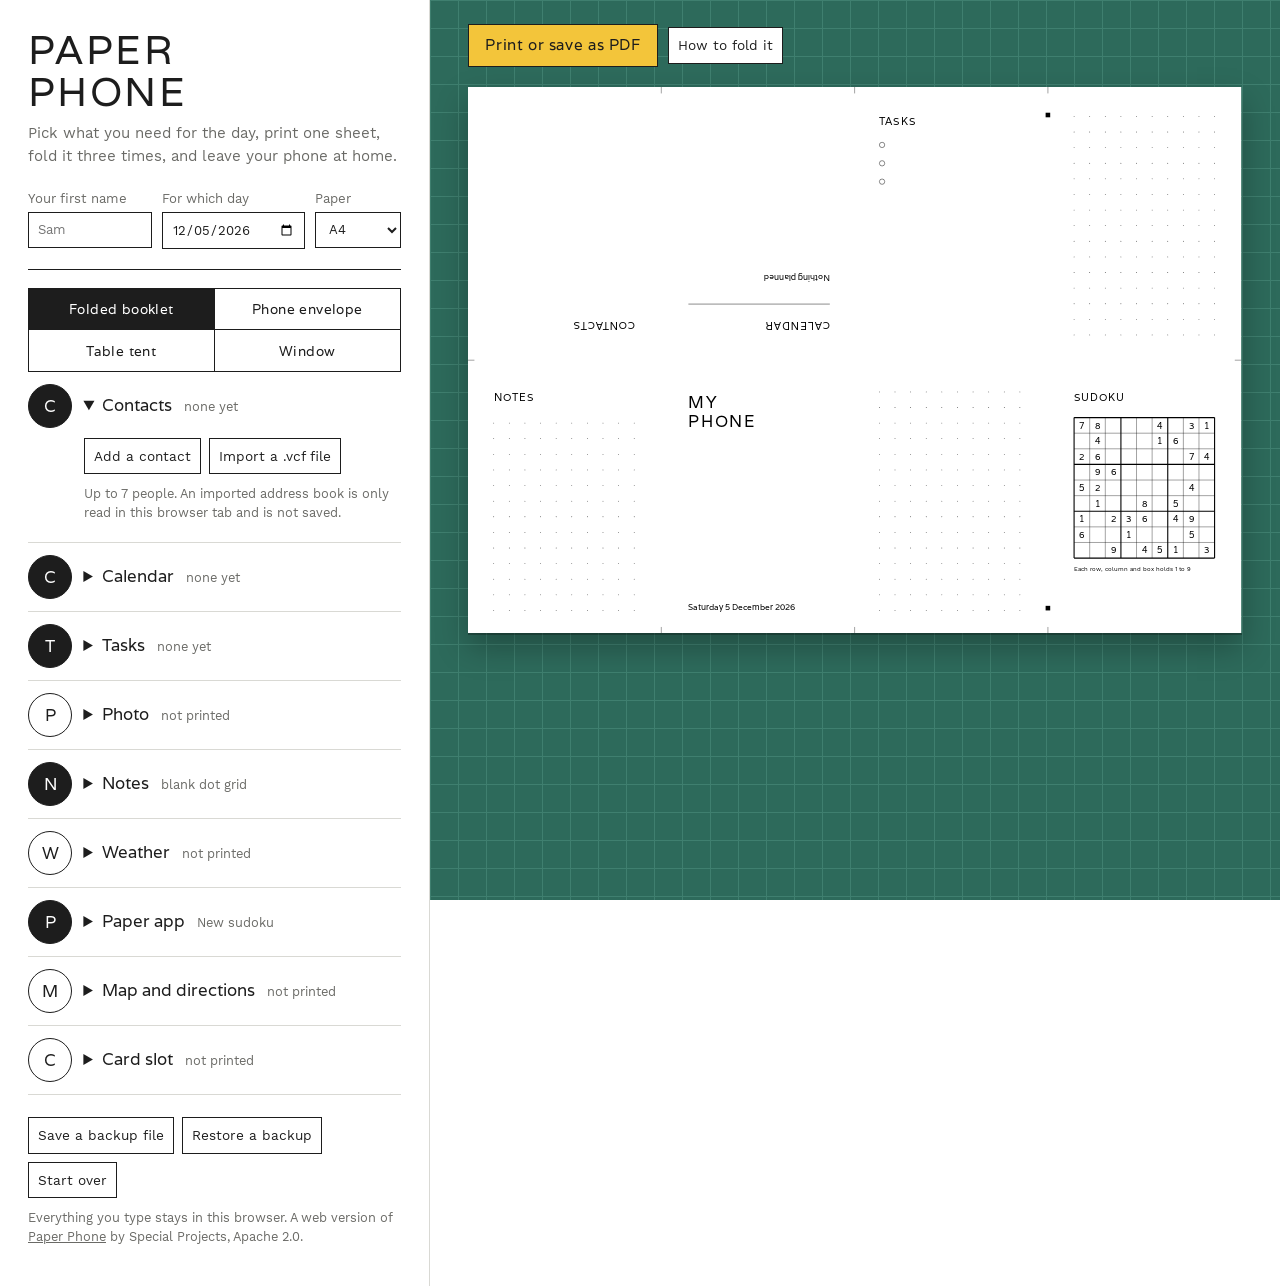
==== commit f322eddb: "Add Window, a working take on Aperture for iPhone 17 and 17 Pro window.html is a home-screen web app" ====
--- a/index.html
+++ b/index.html
@@ -26,7 +26,19 @@
       <button type="button" data-sheet="booklet" aria-pressed="true">Folded booklet</button>
       <button type="button" data-sheet="envelope" aria-pressed="false">Phone envelope</button>
       <button type="button" data-sheet="tent" aria-pressed="false">Table tent</button>
-    </div>
+      <button type="button" data-sheet="window" aria-pressed="false">Window</button>
+    </div>
+
+    <section class="envbox" data-when="window">
+      <p class="note lead">Cover the whole screen except one small window, and use only what fits in it: a clock, a focus timer, a camera, a compass, a list of steps, and a face. Turn your own case around so its camera hole sits over the screen, or print this paper sleeve with the same window.</p>
+      <label>iPhone <select data-bind="win.model"><option value="iphone17pro">iPhone 17 Pro</option><option value="iphone17">iPhone 17</option></select></label>
+      <p class="status" data-status="window" role="status"></p>
+      <div class="row">
+        <a class="filebtn" href="window.html">Open the Window app</a>
+        <a class="filebtn" href="window-demo.html">Try it on this computer</a>
+      </div>
+      <p class="note">On the iPhone, open the Window app in Safari, choose Share, then Add to Home Screen, and start it from there so it fills the screen. The paper sleeve is open at the top and has a second opening on the back for the cameras.</p>
+    </section>
 
     <section class="envbox" data-when="tent">
       <p class="note lead">A paper tent that covers everyone's phones for one meal. The last phone lies on top of the pile and lights the printed circles through the paper: it picks who answers, shows how long you have been at the table, and notices when a phone is picked up.</p>
--- a/css/app.css
+++ b/css/app.css
@@ -148,3 +148,8 @@
 .is-tent .mods { display: none; }
 label.check { display: flex; align-items: center; gap: 8px; color: var(--ink); font-size: .9rem; }
 label.check input { min-height: 0; width: 18px; height: 18px; margin: 0; accent-color: var(--ink); }
+
+/* four sheets: two rows of two */
+.sheetpick { grid-template-columns: 1fr 1fr; }
+.sheetpick button:nth-child(n+3) { border-top: 0; }
+.sheetpick button:nth-child(3) { border-left: 1px solid var(--ink); }
